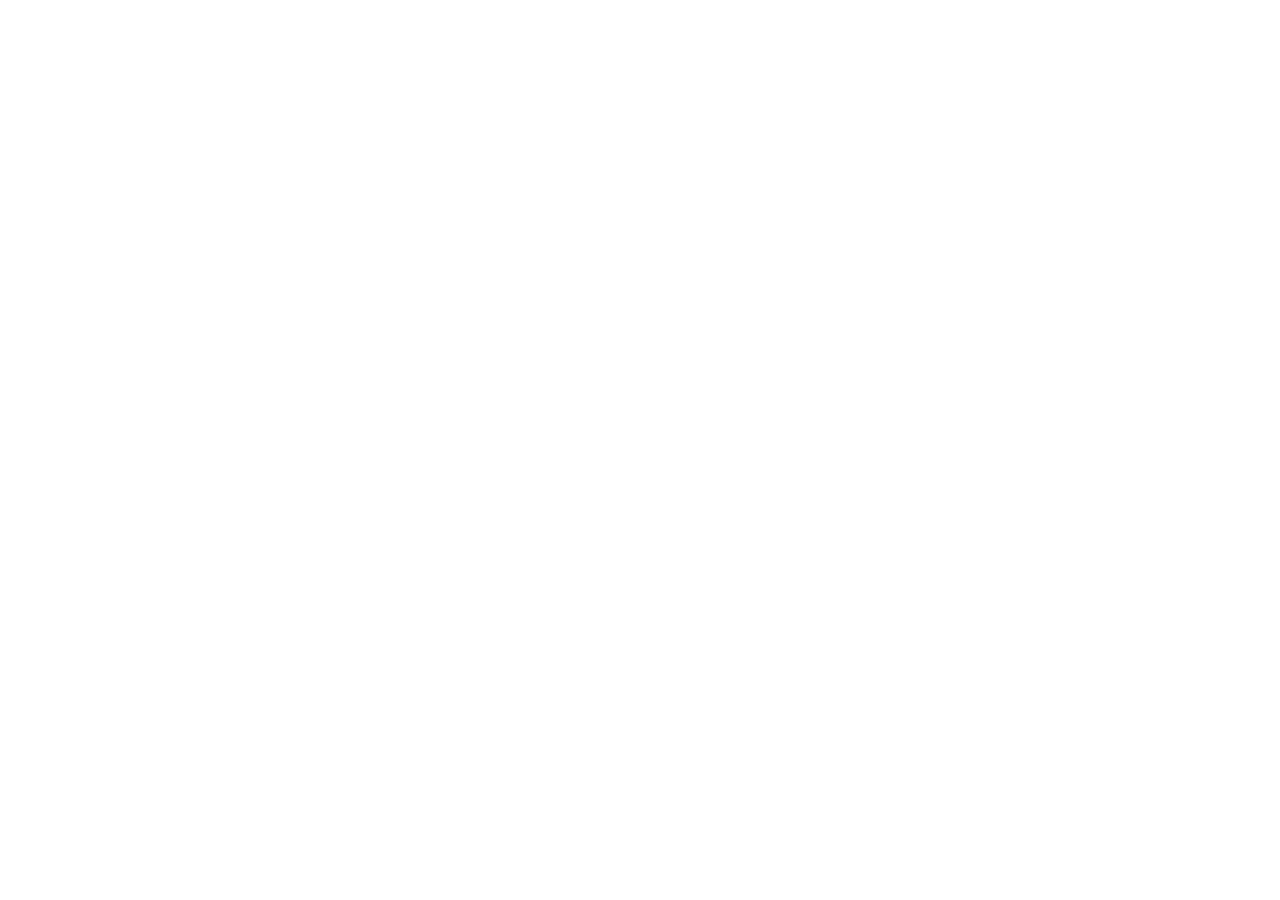
==== index.html @ 3933d4f3 "initial commit" ====
<!DOCTYPE html>
<html lang="es">
<head>
  <meta charset="UTF-8">
  <meta name="viewport" content="width=device-width, initial-scale=1.0">
  <title>catuga</title>
  <link rel="stylesheet" href="style.css">
</head>
<body>

  <main>

    <div class="work">
      <img src="visual/picks/0000.jpeg" alt="" loading="lazy">
      <p>Dibujaba en el livin de mi casa antes de irme, pensando que luego podría mirarlos en Europa y recordar mi casa. O sea, la idea era pegarlos en mi nueva habitación y mirarlos pero nunca lo he hecho y ya pasó más de un año.</p>
    </div>

    <div class="work">
      <img src="visual/picks/0001.PNG" alt="" loading="lazy">
      <p>Robotito de FLCL. Son muy íntimas mis emociones en torno a esto.</p>
    </div>

    <div class="work">
      <img src="visual/picks/0003.jpg" alt="" loading="lazy">
      <p>Solo una chica en un manual de instrucciones.</p>
    </div>

<!--     <div class="work">
      <img src="visual/picks/0004.jpg" alt="" loading="lazy">
      <p>Un dibujo gigante de la Nube en la muralla de mi livin.</p>
    </div> -->

    <div class="work">
      <img src="visual/picks/0005.jpg" alt="" loading="lazy">
      <p>Takeshi Kitano</p>
    </div>

    <div class="work">
      <img src="visual/picks/0006.jpg" alt="" loading="lazy">
      <p>La Princesa Kaguya.</p>
    </div>

    <div class="work">
      <img src="visual/picks/0007.jpeg" alt="" loading="lazy">
      <p>Marumi gigante en diario.</p>
    </div>

    <div class="work">
      <img src="visual/picks/0008.jpg" alt="" loading="lazy">
      <p>Estaba en un bar de Copenhague y habían tres personas interactuando de una forma que me llamó la atención.</p>
    </div>

    <div class="work">
      <img src="visual/picks/0009.jpeg" alt="" loading="lazy">
      <p>El Adrián quería un Marumi y el del diario creo que era muy messy, pero también parece que es mejor.</p>
    </div>

    <div class="work">
      <img src="visual/picks/0010.jpeg" alt="" loading="lazy">
      <p>La Niña.</p>
    </div>

    <div class="work">
      <img src="visual/picks/0011.jpeg" alt="" loading="lazy">
      <p>La Niña luego del plumón rojo.</p>
    </div>

    <div class="work">
      <img src="visual/picks/0012.jpg" alt="" loading="lazy">
      <p>Bar en Copenhague.</p>
    </div>

    <div class="work">
      <img src="visual/picks/0013.jpeg" alt="" loading="lazy">
      <p>Un gato peludo suspendido en algo. A la derecha yo y la Nube falleciendo en mis manos.</p>
    </div>

    <div class="work">
      <img src="visual/picks/0014.jpeg" alt="" loading="lazy">
      <p>Dos amantes atravesando las visicitudes del prado, jeje.</p>
    </div>

    <div class="work">
      <img src="visual/picks/0015.jpeg" alt="" loading="lazy">
      <p>No tengo idea de dónde salió esto pero en mi cabeza parece un hombre de literatura rusa.</p>
    </div>

    <div class="work">
      <img src="visual/picks/0016.jpeg" alt="" loading="lazy">
      <p>Una persona menuda intentano tocar una guitarra grande.</p>
    </div>

    <div class="work">
      <img src="visual/picks/0017.jpeg" alt="" loading="lazy">
      <p>Una persona menuda intentano tocar una guitarra grande luego del plumón rojo.</p>
    </div>

    <div class="work">
      <img src="visual/picks/0018.jpeg" alt="" loading="lazy">
      <p>Yo llorando.</p>
    </div>

    <div class="work">
      <img src="visual/picks/0019.jpg" alt="" loading="lazy">
      <p>Un gato durmiendo.</p>
    </div>

    <div class="work">
      <img src="visual/picks/0020.jpeg" alt="" loading="lazy">
      <p>Algo se desarmó completamente.</p>
    </div>

    <div class="work">
      <img src="visual/picks/0021.jpg" alt="" loading="lazy">
      <p>Una muchacha deportiva y presumida.</p>
    </div>

    <div class="work">
      <img src="visual/picks/0022.jpg" alt="" loading="lazy">
      <p>¿Un bar?</p>
    </div>

    <div class="work">
      <img src="visual/picks/0023.jpeg" alt="" loading="lazy">
      <p>Suspenso. Tensión. Me da vergüenza pero me gusta.</p>
    </div>

    <div class="work">
      <img src="visual/picks/0024.jpeg" alt="" loading="lazy">
      <p>Yo dibujándome frente a un espejo. Estaba super drogada en mefedrona. Atao.</p>
    </div>

    <div class="work">
      <img src="visual/picks/0025.jpeg" alt="" loading="lazy">
      <p>La Nube mirando por la ventana de nuestro departamento. Me da pena que no me gusta mucho el dibujo pero sí mucho esa imagen. Volveré a ella.</p>
    </div>

    <div class="work">
      <img src="visual/picks/0026.jpg" alt="" loading="lazy">
      <p>Una chica tocando el piano estridentemente.</p>
    </div>

    <div class="work">
      <img src="visual/picks/0027-1.jpeg" alt="" loading="lazy">
      <p>Llegué a Sevilla y dibujé mi gorro de Puntoticket que perdí.</p>
    </div>

    <div class="work">
      <img src="visual/picks/0027.jpg" alt="" loading="lazy">
      <p>Algún gato. Me gustan las patitas de atrás. Alguien le puso un check pero no recuerdo para nada quién.</p>
    </div>

    <div class="work">
      <img src="visual/picks/0028.jpg" alt="" loading="lazy">
      <p>Es como una cuica pareciera, ¿no?</p>
    </div>

    <div class="work">
      <img src="visual/picks/0029.jpeg" alt="" loading="lazy">
      <p>Más intentos de dibujar gatos con la tinta roja que encontramos en la calle en Berlín.</p>
    </div>

<!--     <div class="work">
      <img src="visual/picks/0030.JPG" alt="" loading="lazy">
      <p></p>
    </div> -->

    <div class="work">
      <img src="visual/picks/0031.jpg" alt="" loading="lazy">
      <p>Una escolar enojada.</p>
    </div>

    <div class="work">
      <img src="visual/picks/0032.jpeg" alt="" loading="lazy">
      <p>Sevillanos pijos.</p>
    </div>

    <div class="work">
      <img src="visual/picks/0033.jpeg" alt="" loading="lazy">
      <p>Alejandro Sanz.</p>
    </div>

    <div class="work">
      <img src="visual/picks/0034-1.jpg" alt="" loading="lazy">
      <p>White Oleander</p>
    </div>

    <div class="work">
      <img src="visual/picks/0034.jpeg" alt="" loading="lazy">
      <p>Alejandro Sanz arruinado.</p>
    </div>

    <div class="work">
      <img src="visual/picks/0035.jpg" alt="" loading="lazy">
      <p>Fassbinder</p>
    </div>

    <div class="work">
      <img src="visual/picks/0036.jpg" alt="" loading="lazy">
      <p>No recuerdo el nombre de la película pero no era muy buena.</p>
    </div>

    <div class="work">
      <img src="visual/picks/0037.jpeg" alt="" loading="lazy">
      <p>No recuerdo el nombre de la película pero no era muy buena 2.</p>
    </div>

    <div class="work">
      <img src="visual/picks/0038.jpeg" alt="" loading="lazy">
      <p>No recuerdo el nombre de la película pero no era muy buena 3.</p>
    </div>

    <div class="work">
      <img src="visual/picks/0039.jpeg" alt="" loading="lazy">
      <p>Rohmer, pero me da mucha rabia ver que la separación de las piernas, si extendiera el dibujo hacia arriba, haría que fuese un ser muy deforme y gigante, la chica digo.</p>
    </div>

    <div class="work">
      <img src="visual/picks/0040.jpeg" alt="" loading="lazy">
      <p>Pájaros.</p>
    </div>

    <div class="work">
      <img src="visual/picks/0041.jpeg" alt="" loading="lazy">
      <p>Italia.</p>
    </div>

    <div class="work">
      <img src="visual/picks/0042.jpeg" alt="" loading="lazy">
      <p>Cookie monster.</p>
    </div>

    <div class="work">
      <img src="visual/picks/0043.jpeg" alt="" loading="lazy">
      <p>Bukowski.</p>
    </div>

    <div class="work">
      <img src="visual/picks/0044.jpeg" alt="" loading="lazy">
      <p>Mao.</p>
    </div>

    <div class="work">
      <img src="visual/picks/0045.jpeg" alt="" loading="lazy">
      <p>Un ermitaño iluminado.</p>
    </div>

    <div class="work">
      <img src="visual/picks/0046.jpeg" alt="" loading="lazy">
      <p>La muerte.</p>
    </div>

    <div class="work">
      <img src="visual/picks/0047.jpg" alt="" loading="lazy">
      <p>Mi intención era dibujar una degeneración light anónima pero me preguntaron si era yo y parece que la respuesta es que sí.</p>
    </div>

    <div class="work">
      <img src="visual/picks/0048.jpeg" alt="" loading="lazy">
      <p>Alguien exhibiendo su cuerpo por orden de un tercero.</p>
    </div>

    <div class="work">
      <img src="visual/picks/0049.jpeg" alt="" loading="lazy">
      <p>Maradona hablando por teléfono.</p>
    </div>

    <div class="work">
      <img src="visual/picks/0050.jpeg" alt="" loading="lazy">
      <p>Un nazareno en silla de ruedas.</p>
    </div>

    <div class="work">
      <img src="visual/picks/0051.jpeg" alt="" loading="lazy">
      <p>Gansos a la costa del Nilo.</p>
    </div>

    <div class="work">
      <img src="visual/picks/0052.jpeg" alt="" loading="lazy">
      <p>No quiero nombrarlo en público.</p>
    </div>

    <div class="work">
      <img src="visual/picks/0053.jpeg" alt="" loading="lazy">
      <p>Nazarenos en llamas.</p>
    </div>

  </main>

  <script src="script.js"></script>
</body>
</html>
---- style.css ----
*, *::before, *::after {
  box-sizing: border-box;
  margin: 0;
  padding: 0;
}

:root {
  --bg: #fff;
  --text: #111;
  --caption: #888;
  --col-width: 220px;
  --gap: 10px;
  --padding: 16px;
}

html, body {
  background: var(--bg);
  color: var(--text);
  font-family: -apple-system, BlinkMacSystemFont, 'Helvetica Neue', Arial, sans-serif;
  font-size: 13px;
  line-height: 1.6;
}

/* grid */
main {
  max-width: 1200px;
  margin: 0 auto;
  padding: var(--padding);
  display: grid;
  grid-template-columns: repeat(auto-fill, minmax(var(--col-width), 1fr));
  gap: var(--gap);
  align-items: start;
}

.work {
  cursor: pointer;
}

.work img {
  width: 100%;
  height: auto;
  display: block;
  transition: opacity 0.2s;
}

.work:hover img {
  opacity: 0.85;
}

/* hide inline text — shown only in lightbox */
.work p {
  display: none;
}


/* ── lightbox ── */
.lightbox {
  position: fixed;
  inset: 0;
  background: rgba(0, 0, 0, 0.92);
  z-index: 100;
  display: flex;
  flex-direction: column;
  opacity: 0;
  pointer-events: none;
  transition: opacity 0.18s;
}

.lightbox.open {
  opacity: 1;
  pointer-events: all;
}

.lb-close {
  position: absolute;
  top: 1rem;
  right: 1.2rem;
  background: none;
  border: none;
  color: #555;
  font-size: 1.6rem;
  line-height: 1;
  cursor: pointer;
  z-index: 10;
  transition: color 0.15s;
}

.lb-close:hover { color: #fff; }

.lb-body {
  flex: 1;
  display: flex;
  align-items: center;
  padding: 3.5rem 3rem 1rem;
  gap: 3rem;
  overflow: hidden;
  min-height: 0;
}

.lb-img-wrap {
  flex: 1;
  display: flex;
  align-items: center;
  justify-content: center;
  min-width: 0;
  min-height: 0;
}

.lb-img-wrap img {
  max-width: 100%;
  max-height: 82vh;
  object-fit: contain;
  display: block;
}

.lb-caption {
  width: 220px;
  flex-shrink: 0;
  color: var(--caption);
  font-size: 13px;
  line-height: 1.75;
  align-self: flex-start;
  padding-top: 0.25rem;
  overflow-y: auto;
}

.lb-filename {
  color: #555;
  font-size: 11px;
  letter-spacing: 0.04em;
}

.lb-nav {
  display: flex;
  align-items: center;
  justify-content: center;
  gap: 2rem;
  padding: 0.8rem;
}

.lb-btn {
  background: none;
  border: none;
  color: #555;
  font-size: 1rem;
  cursor: pointer;
  padding: 0.4rem 0.8rem;
  transition: color 0.15s;
}

.lb-btn:hover { color: #fff; }

.lb-count {
  color: #444;
  font-size: 11px;
  letter-spacing: 0.06em;
}

/* mobile */
@media (max-width: 600px) {
  :root {
    --col-width: 160px;
    --gap: 6px;
    --padding: 6px;
  }

  .lb-body {
    flex-direction: column;
    align-items: flex-start;
    padding: 3rem 1rem 0.5rem;
    gap: 1rem;
    overflow-y: auto;
  }

  .lb-caption {
    width: 100%;
    align-self: auto;
  }

  .lb-img-wrap img {
    max-height: 55vh;
  }
}
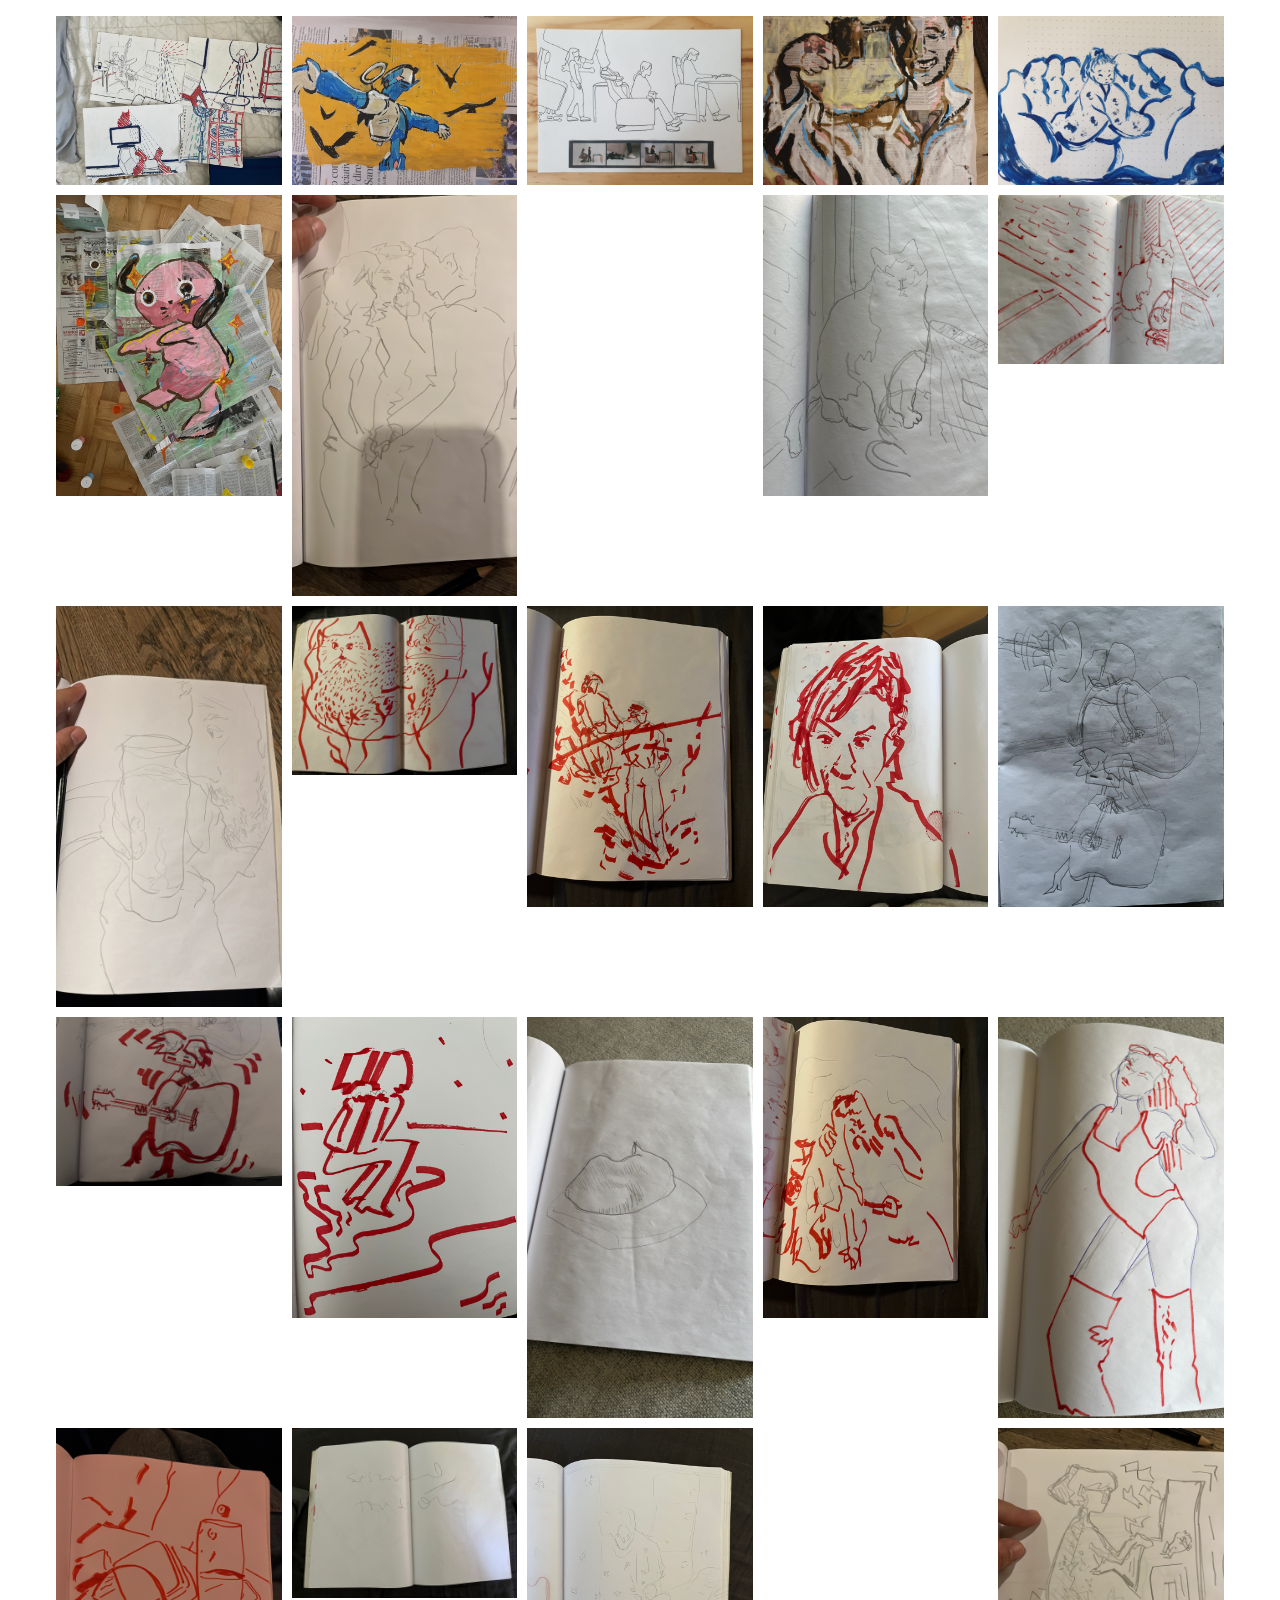
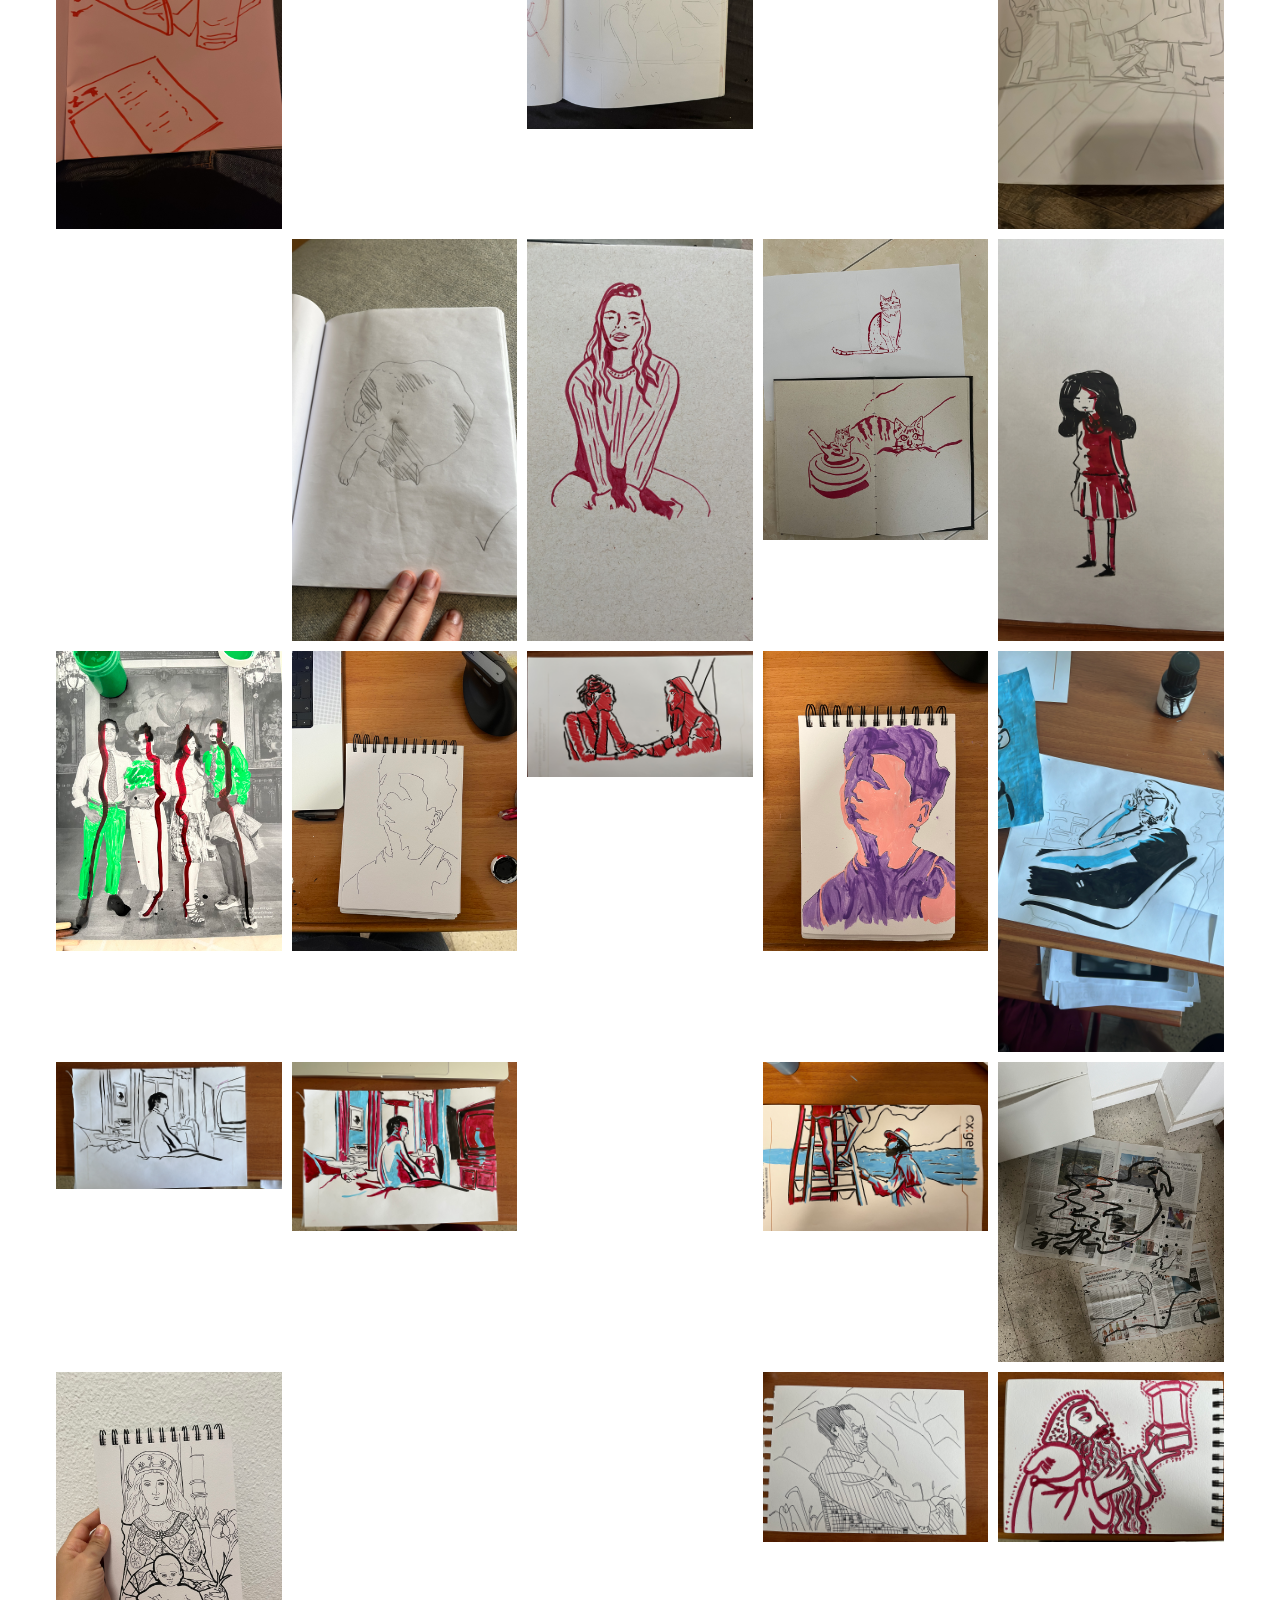
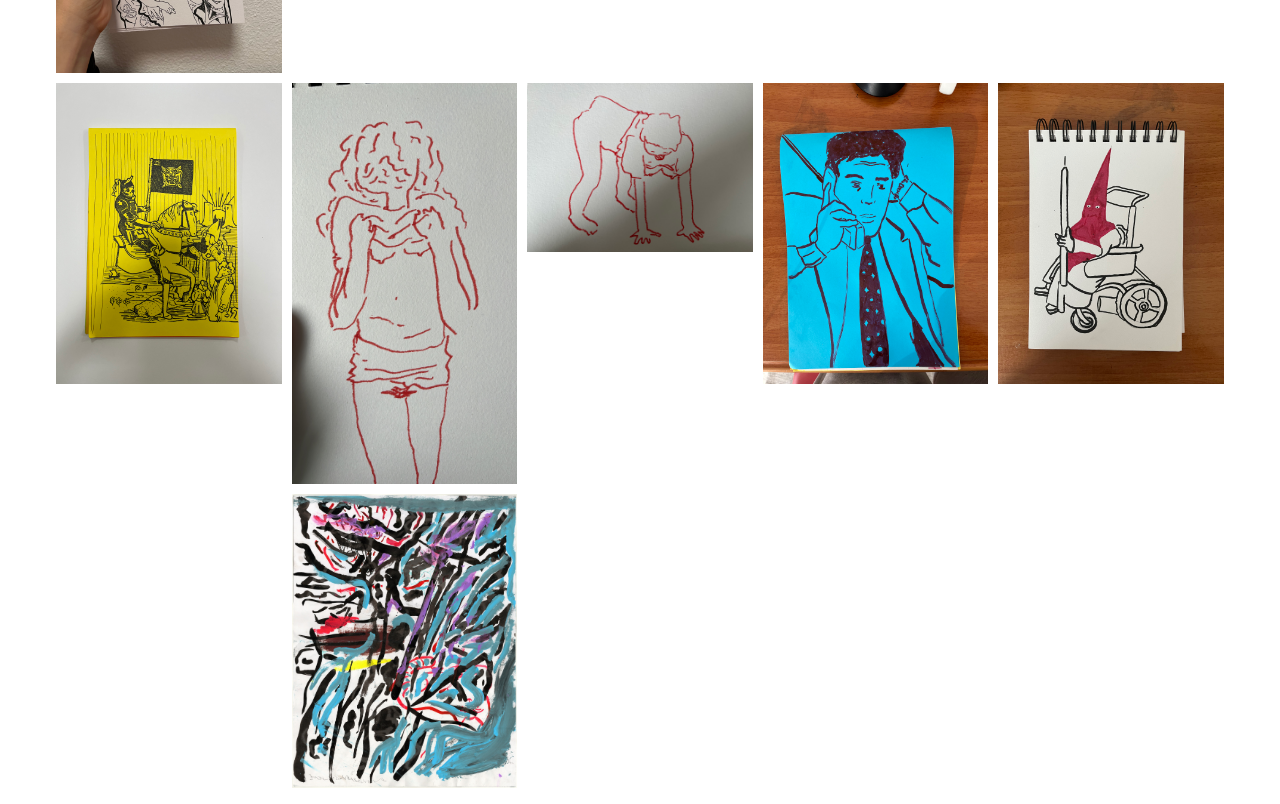
==== commit 09478d76: "Update text in index.html paragraph" ====
--- a/index.html
+++ b/index.html
@@ -277,7 +277,7 @@
 
     <div class="work">
       <img src="visual/picks/0052.jpeg" alt="" loading="lazy">
-      <p>No quiero nombrarlo en público.</p>
+      <p>No quiero nombrarlo.</p>
     </div>
 
     <div class="work">
